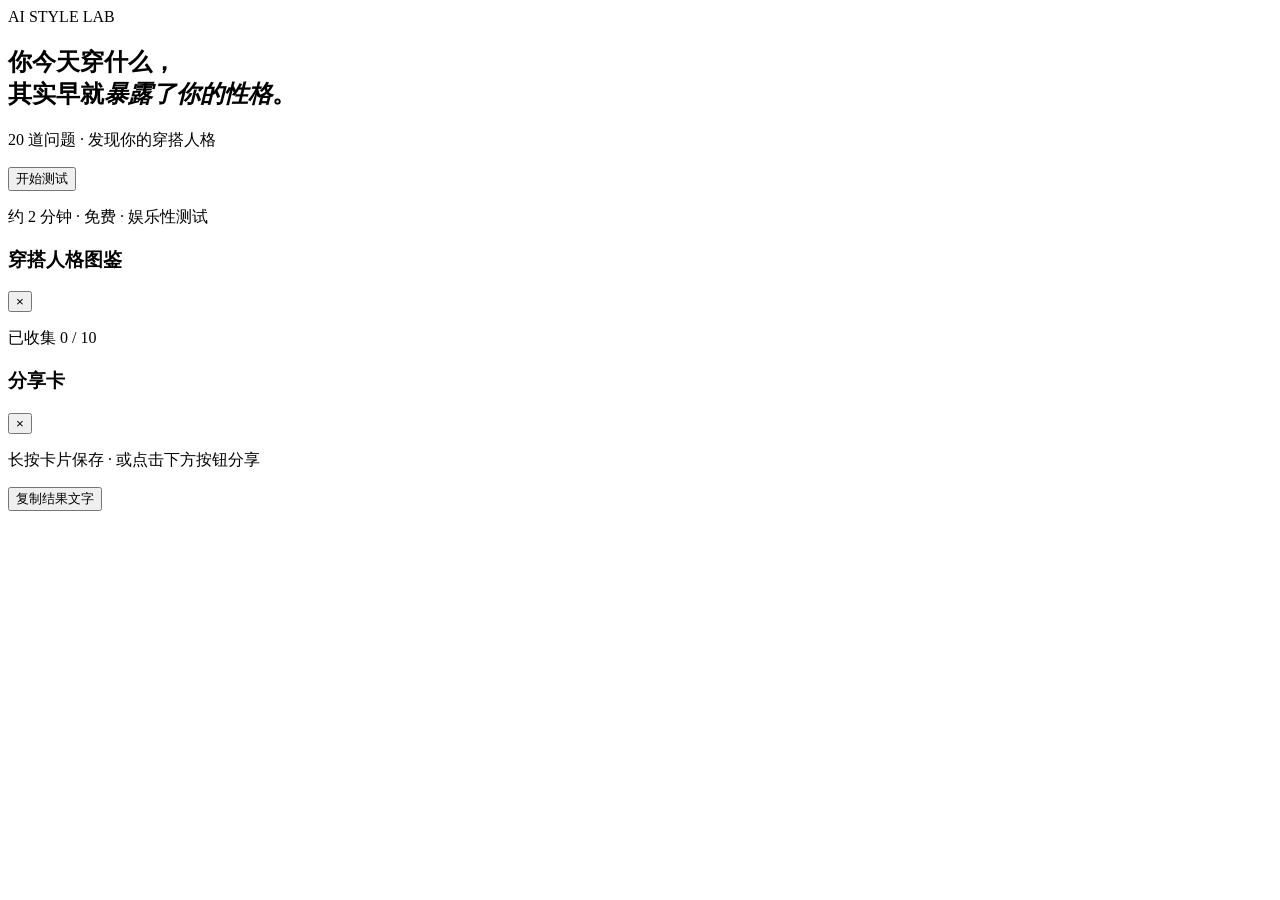
==== index.html @ 83f0fe20 "Rename deepseek_html_20261007_3c42d0.html to index.html" ====
<!DOCTYPE html>
<html lang="zh-CN">
<head>
<meta charset="UTF-8">
<meta name="viewport" content="width=device-width, initial-scale=1.0, viewport-fit=cover, maximum-scale=1.0, user-scalable=no">
<meta name="theme-color" content="#F8F6F2">
<title>AI STYLE LAB｜穿搭人格测试</title>
<link rel="stylesheet" href="css/style.css">
</head>
<body>

<div class="app">

  <!-- ============ 首页 ============ -->
  <section class="home" id="home">
    <div class="home-brand">
      <span class="brand-line"></span>
      <span class="brand-text">AI STYLE LAB</span>
    </div>

    <h1 class="home-title">
      你今天穿什么，<br>
      其实早就<em>暴露了你的性格</em>。
    </h1>

    <p class="home-sub">20 道问题 · 发现你的穿搭人格</p>

    <div class="home-visual" aria-hidden="true">
      <div class="gift-box">
        <div class="gift-lid">
          <span class="gift-ribbon"></span>
        </div>
        <div class="gift-body">
          <span class="gift-ribbon-v"></span>
        </div>
      </div>
      <div class="gift-shadow"></div>
    </div>

    <button class="btn-primary" id="startBtn">开始测试</button>
    <p class="home-note">约 2 分钟 · 免费 · 娱乐性测试</p>

    <div class="home-collection" id="homeCollection" style="display:none">
      <span class="collection-label">已收集人格</span>
      <span class="collection-count" id="collectionCount">0 / 10</span>
    </div>
  </section>

  <!-- ============ 测试页 ============ -->
  <section class="quiz" id="quiz" style="display:none">
    <div class="quiz-head">
      <button class="quiz-back" id="backBtn" aria-label="上一题">
        <svg width="18" height="18" viewBox="0 0 24 24" fill="none" stroke="currentColor" stroke-width="2" stroke-linecap="round" stroke-linejoin="round"><path d="M15 18l-6-6 6-6"/></svg>
      </button>
      <div class="quiz-label">
        <span class="quiz-label-main">YOUR STYLE DNA</span>
        <span class="quiz-label-num" id="quizNum">01 / 21</span>
      </div>
      <div class="quiz-spacer"></div>
    </div>

    <div class="ruler" id="ruler">
      <div class="ruler-track">
        <div class="ruler-fill" id="rulerFill"></div>
        <div class="ruler-knob" id="rulerKnob"></div>
      </div>
    </div>

    <div class="quiz-body" id="quizBody"></div>

    <div class="quiz-foot">
      <button class="btn-primary" id="nextBtn" disabled>下一题</button>
    </div>
  </section>

  <!-- ============ 盲盒 ============ -->
  <section class="blind" id="blind" style="display:none">
    <div class="blind-stage" id="blindStage"></div>
  </section>

  <!-- ============ 结果页 ============ -->
  <section class="result" id="result" style="display:none">
    <div id="resultMain"></div>
  </section>

</div>

<!-- 人格图鉴弹层 -->
<div class="modal" id="collectionModal">
  <div class="modal-bg" data-close></div>
  <div class="modal-panel">
    <div class="modal-head">
      <h3>穿搭人格图鉴</h3>
      <button class="modal-close" data-close>&times;</button>
    </div>
    <p class="modal-sub" id="collectionSub">已收集 0 / 10</p>
    <div class="collection-grid" id="collectionGrid"></div>
  </div>
</div>

<!-- 分享卡弹层 -->
<div class="modal" id="shareModal">
  <div class="modal-bg" data-close></div>
  <div class="modal-panel modal-panel-card">
    <div class="modal-head">
      <h3>分享卡</h3>
      <button class="modal-close" data-close>&times;</button>
    </div>
    <div id="shareCardWrap"></div>
    <p class="share-hint">长按卡片保存 · 或点击下方按钮分享</p>
    <div class="share-actions">
      <button class="btn-ghost" id="shareTextBtn">复制结果文字</button>
      <button class="btn-primary" id="shareNativeBtn" style="display:none">分享给朋友</button>
    </div>
  </div>
</div>

<div class="toast" id="toast"></div>

<!-- 脚本 -->
<script src="js/data.js"></script>
<script src="js/scoring.js"></script>
<script src="js/app.js"></script>
<script src="js/result.js"></script>
<script>window.__BOOT__ && window.__BOOT__();</script>

</body>
</html>
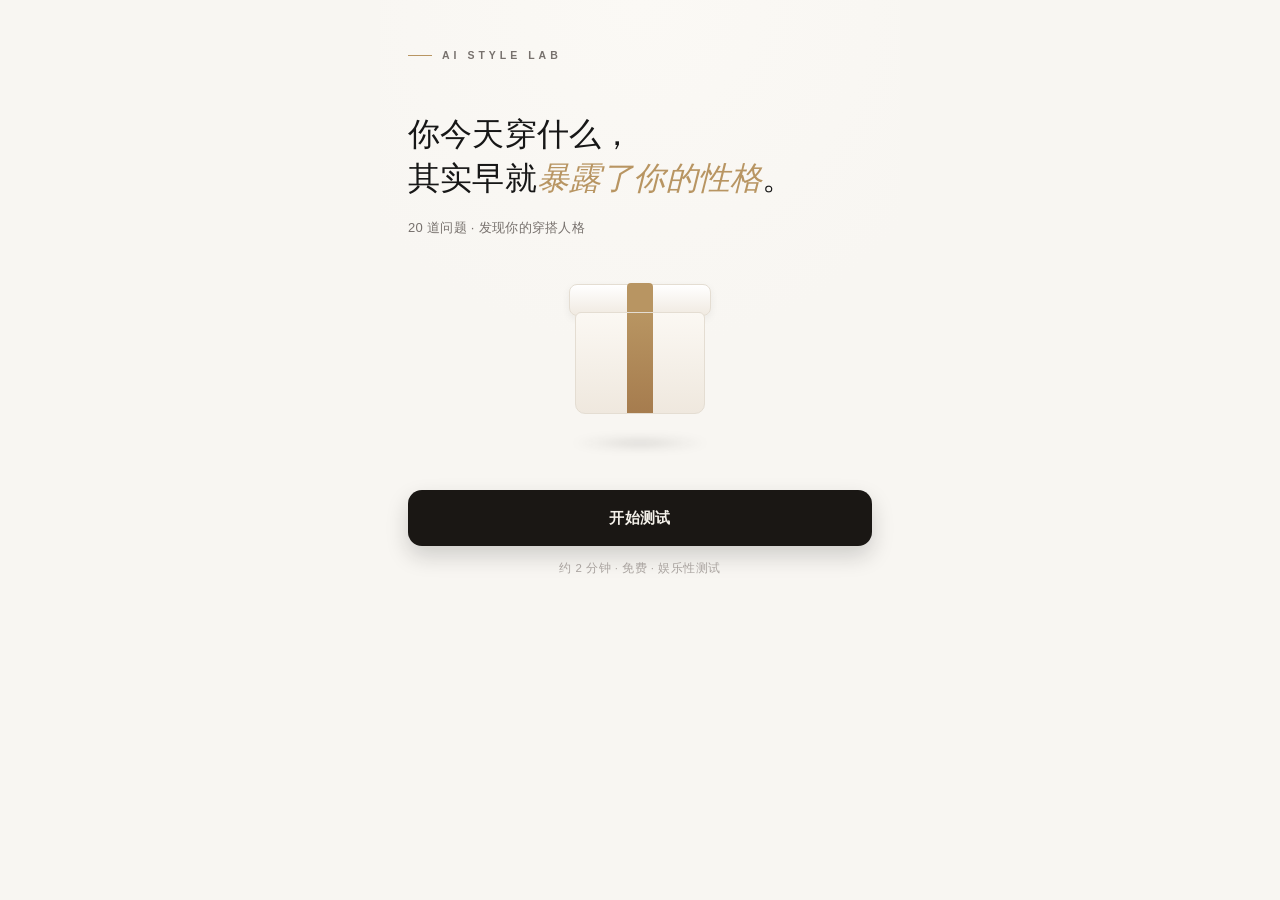
==== commit 824ef805: "Update index.html" ====
--- a/index.html
+++ b/index.html
@@ -106,11 +106,11 @@
       <h3>分享卡</h3>
       <button class="modal-close" data-close>&times;</button>
     </div>
-    <div id="shareCardWrap"></div>
-    <p class="share-hint">长按卡片保存 · 或点击下方按钮分享</p>
+    <div id="shareCardWrap" class="share-preview"></div>
+    <p class="share-hint">长按图片保存 · 或点击下方按钮分享</p>
     <div class="share-actions">
-      <button class="btn-ghost" id="shareTextBtn">复制结果文字</button>
-      <button class="btn-primary" id="shareNativeBtn" style="display:none">分享给朋友</button>
+      <button class="btn-ghost" id="shareSaveBtn">保存图片</button>
+      <button class="btn-primary" id="shareNativeBtn">分享给朋友</button>
     </div>
   </div>
 </div>
--- a/css/style.css
+++ b/css/style.css
@@ -0,0 +1,1403 @@
+/* ============================================================
+   AI STYLE LAB · Design System
+   ============================================================ */
+:root{
+  --bg:          #F8F6F2;
+  --card:        #FFFFFF;
+  --text:        #171717;
+  --text-2:      #77716D;
+  --text-3:      #A8A29E;
+  --line:        #ECE7E0;
+  --line-2:      #F2EEE8;
+  --accent:      #D8B6A0;
+  --pink:        #F4E4E2;
+  --gold:        #B89562;
+  --gold-2:      #D9C09A;
+  --dark:        #1A1714;
+  --dark-2:      #262019;
+
+  --radius-s: 10px;
+  --radius-m: 16px;
+  --radius-l: 22px;
+
+  --shadow-s: 0 1px 2px rgba(23,23,23,.04);
+  --shadow-m: 0 6px 22px rgba(23,23,23,.06);
+  --shadow-l: 0 14px 40px rgba(23,23,23,.10);
+
+  --font-body: -apple-system, BlinkMacSystemFont, "PingFang SC",
+               "Microsoft YaHei", "Helvetica Neue", sans-serif;
+  --font-display: "Songti SC", "STSong", "SimSun",
+                  Georgia, "Times New Roman", serif;
+}
+
+*{box-sizing:border-box;margin:0;padding:0;-webkit-tap-highlight-color:transparent}
+html,body{
+  background:var(--bg);color:var(--text);
+  font-family:var(--font-body);
+  -webkit-font-smoothing:antialiased;
+  -moz-osx-font-smoothing:grayscale;
+  line-height:1.5;
+  overflow-x:hidden;
+  min-height:100%;
+}
+body{min-height:100vh;min-height:100dvh}
+button{font:inherit;border:0;background:none;color:inherit;cursor:pointer;outline:none}
+input{font:inherit;outline:none;border:0;background:none;color:inherit}
+img{display:block;max-width:100%}
+ul,ol{list-style:none}
+
+.app{
+  width:100%;max-width:520px;
+  margin:0 auto;
+  min-height:100vh;min-height:100dvh;
+  background:var(--bg);
+  position:relative;
+}
+
+/* ============================================================
+   Common Button
+   ============================================================ */
+.btn-primary{
+  display:block;width:100%;
+  background:var(--dark);color:#F4F1EA;
+  padding:17px 20px;
+  border-radius:14px;
+  font-size:15px;font-weight:600;
+  letter-spacing:.3px;
+  box-shadow:0 10px 22px rgba(23,23,23,.18);
+  transition:transform .18s cubic-bezier(.2,.7,.3,1), box-shadow .2s;
+}
+.btn-primary:active{transform:scale(.98);box-shadow:0 4px 12px rgba(23,23,23,.18)}
+.btn-primary:disabled{
+  background:#E4DFD6;color:#A8A29E;
+  box-shadow:none;cursor:not-allowed;
+}
+.btn-ghost{
+  display:block;width:100%;
+  background:transparent;color:var(--text);
+  padding:15px 20px;
+  border:1px solid var(--line);
+  border-radius:14px;
+  font-size:14px;font-weight:500;
+  transition:border-color .2s, background .2s;
+}
+.btn-ghost:active{background:#F4F1EA}
+
+/* ============================================================
+   Home
+   ============================================================ */
+.home{
+  min-height:100vh;min-height:100dvh;
+  padding:48px 28px 40px;
+  display:flex;flex-direction:column;
+  position:relative;
+  background:radial-gradient(120% 70% at 50% 0%, #FBF9F5 0%, var(--bg) 55%);
+}
+.home-brand{
+  display:flex;align-items:center;gap:10px;
+  margin-bottom:48px;
+}
+.brand-line{
+  width:24px;height:1px;background:var(--gold);
+  display:inline-block;
+}
+.brand-text{
+  font-size:10.5px;letter-spacing:4px;
+  color:var(--text-2);font-weight:600;
+}
+.home-title{
+  font-family:var(--font-display);
+  font-size:32px;line-height:1.38;
+  font-weight:500;
+  letter-spacing:.2px;
+  color:var(--text);
+  margin-bottom:18px;
+}
+.home-title em{
+  font-style:italic;
+  color:var(--gold);
+  font-weight:400;
+}
+.home-sub{
+  font-size:13px;color:var(--text-2);
+  letter-spacing:.3px;margin-bottom:36px;
+}
+
+/* 礼盒视觉 */
+.home-visual{
+  flex:1;
+  display:flex;flex-direction:column;
+  align-items:center;justify-content:center;
+  padding:10px 0 32px;
+  position:relative;
+}
+.gift-box{
+  width:130px;height:130px;
+  position:relative;
+  perspective:600px;
+  animation:giftFloat 4.5s ease-in-out infinite;
+}
+@keyframes giftFloat{
+  0%,100%{transform:translateY(0) rotate(-1deg)}
+  50%{transform:translateY(-8px) rotate(1deg)}
+}
+.gift-lid{
+  position:absolute;top:0;left:-6px;right:-6px;
+  height:32px;
+  background:linear-gradient(180deg,#FFFFFF 0%,#F0EAE1 100%);
+  border:1px solid #E4DDD2;
+  border-radius:8px;
+  box-shadow:0 3px 8px rgba(23,23,23,.06);
+}
+.gift-ribbon{
+  position:absolute;top:-2px;left:50%;transform:translateX(-50%);
+  width:26px;height:36px;
+  background:var(--gold);
+  border-radius:4px;
+}
+.gift-body{
+  position:absolute;top:28px;left:0;right:0;bottom:0;
+  background:linear-gradient(180deg,#FBF8F3 0%,#EFE8DE 100%);
+  border:1px solid #E4DDD2;
+  border-radius:6px 6px 10px 10px;
+  overflow:hidden;
+}
+.gift-ribbon-v{
+  position:absolute;top:0;left:50%;transform:translateX(-50%);
+  width:26px;bottom:0;
+  background:linear-gradient(180deg,var(--gold) 0%,#A67C4E 100%);
+}
+.gift-shadow{
+  width:140px;height:14px;
+  background:radial-gradient(ellipse at center,rgba(23,23,23,.14) 0%,transparent 70%);
+  margin-top:22px;
+  filter:blur(4px);
+  animation:shadowPulse 4.5s ease-in-out infinite;
+}
+@keyframes shadowPulse{
+  0%,100%{transform:scaleX(1);opacity:.9}
+  50%{transform:scaleX(.86);opacity:.6}
+}
+
+.home .btn-primary{margin-top:8px}
+.home-note{
+  text-align:center;color:var(--text-3);
+  font-size:11.5px;margin-top:14px;
+  letter-spacing:.5px;
+}
+.home-collection{
+  margin-top:28px;
+  display:flex;align-items:center;justify-content:center;gap:10px;
+  padding-top:22px;
+  border-top:1px solid var(--line);
+  font-size:12px;color:var(--text-2);
+}
+.collection-count{
+  color:var(--gold);font-weight:700;
+  font-variant-numeric:tabular-nums;
+}
+
+/* ============================================================
+   Quiz
+   ============================================================ */
+.quiz{
+  min-height:100vh;min-height:100dvh;
+  padding:24px 22px 130px;
+  display:flex;flex-direction:column;
+}
+.quiz-head{
+  display:flex;align-items:center;justify-content:space-between;
+  margin-bottom:22px;
+}
+.quiz-back{
+  width:36px;height:36px;
+  display:grid;place-items:center;
+  color:var(--text-2);
+  border-radius:50%;
+  transition:background .2s;
+}
+.quiz-back:active{background:#EFE9E1}
+.quiz-back:disabled{opacity:.3;cursor:default}
+.quiz-back:disabled:active{background:transparent}
+.quiz-label{
+  display:flex;flex-direction:column;align-items:center;
+  gap:2px;
+}
+.quiz-label-main{
+  font-size:9.5px;letter-spacing:3px;
+  color:var(--gold);font-weight:700;
+}
+.quiz-label-num{
+  font-size:12px;color:var(--text-2);
+  font-variant-numeric:tabular-nums;
+  letter-spacing:.5px;
+}
+.quiz-spacer{width:36px}
+
+/* 尺子式进度条 */
+.ruler{
+  margin-bottom:38px;
+  padding:0 2px;
+}
+.ruler-track{
+  position:relative;
+  height:2px;
+  background:var(--line);
+  border-radius:2px;
+}
+.ruler-fill{
+  position:absolute;left:0;top:0;bottom:0;
+  background:var(--dark);
+  border-radius:2px;
+  width:0;
+  transition:width .55s cubic-bezier(.22,1,.36,1);
+}
+.ruler-knob{
+  position:absolute;top:50%;
+  width:10px;height:10px;
+  background:var(--dark);
+  border-radius:50%;
+  transform:translate(-50%,-50%);
+  left:0;
+  transition:left .55s cubic-bezier(.22,1,.36,1);
+  box-shadow:0 0 0 3px var(--bg);
+}
+
+/* 题目区 */
+.quiz-body{
+  flex:1;
+  animation:fadeUp .38s cubic-bezier(.2,.7,.3,1);
+}
+@keyframes fadeUp{
+  from{opacity:0;transform:translateY(14px)}
+  to{opacity:1;transform:translateY(0)}
+}
+.q-kicker{
+  display:inline-block;
+  font-size:10.5px;letter-spacing:2.5px;
+  color:var(--gold);font-weight:700;
+  margin-bottom:14px;
+}
+.q-title{
+  font-family:var(--font-display);
+  font-size:24px;line-height:1.45;
+  font-weight:500;
+  letter-spacing:.2px;
+  color:var(--text);
+  margin-bottom:10px;
+}
+.q-sub{
+  font-size:12.5px;color:var(--text-2);
+  line-height:1.7;
+  margin-bottom:26px;
+}
+.q-opts{display:flex;flex-direction:column;gap:11px}
+.opt{
+  width:100%;
+  padding:17px 18px;
+  background:var(--card);
+  border:1px solid var(--line);
+  border-radius:14px;
+  text-align:left;
+  font-size:14.5px;color:var(--text);
+  display:flex;align-items:center;gap:12px;
+  transition:all .18s cubic-bezier(.2,.7,.3,1);
+  position:relative;
+  line-height:1.5;
+}
+.opt:active{transform:scale(.99)}
+.opt-check{
+  width:20px;height:20px;border-radius:50%;
+  border:1px solid var(--line);
+  flex-shrink:0;
+  display:grid;place-items:center;
+  margin-left:auto;
+  color:transparent;
+  font-size:11px;
+  transition:all .18s;
+}
+.opt.selected{
+  background:var(--dark);
+  border-color:var(--dark);
+  color:#F4F1EA;
+  box-shadow:0 8px 20px rgba(23,23,23,.16);
+}
+.opt.selected .opt-check{
+  background:#F4F1EA;
+  border-color:#F4F1EA;
+  color:var(--dark);
+}
+
+/* 信息题输入 */
+.input-group{
+  display:flex;gap:12px;margin-bottom:14px;
+}
+.input-box{flex:1}
+.input-box label{
+  display:block;font-size:11.5px;
+  color:var(--text-2);margin-bottom:8px;
+  letter-spacing:.5px;
+}
+.input-box input{
+  width:100%;padding:15px 14px;
+  background:var(--card);
+  border:1px solid var(--line);
+  border-radius:12px;
+  font-size:16px;color:var(--text);
+  transition:border-color .18s, box-shadow .18s;
+}
+.input-box input:focus{
+  border-color:var(--gold);
+  box-shadow:0 0 0 3px rgba(216,182,160,.15);
+}
+.input-hint{
+  font-size:11px;color:var(--text-3);
+  line-height:1.7;margin-top:10px;
+}
+
+.quiz-foot{
+  position:fixed;left:0;right:0;bottom:0;
+  max-width:520px;margin:0 auto;
+  padding:16px 22px calc(16px + env(safe-area-inset-bottom));
+  background:linear-gradient(180deg,rgba(248,246,242,0) 0%,var(--bg) 40%);
+  z-index:20;
+}
+
+/* ============================================================
+   Blind Box
+   ============================================================ */
+.blind{
+  min-height:100vh;min-height:100dvh;
+  display:flex;align-items:center;justify-content:center;
+  padding:30px 24px;
+  background:radial-gradient(circle at 50% 40%,#FBF9F5 0%,var(--bg) 60%);
+  overflow:hidden;
+}
+.blind-stage{
+  width:100%;max-width:340px;
+  text-align:center;
+  position:relative;
+}
+.blind-line{
+  opacity:0;
+  transform:translateY(6px);
+  transition:opacity .4s ease, transform .4s ease;
+}
+.blind-line.show{opacity:1;transform:translateY(0)}
+
+.blind-kicker{
+  font-size:10.5px;letter-spacing:3px;
+  color:var(--gold);font-weight:700;
+  margin-bottom:14px;
+}
+.blind-title{
+  font-family:var(--font-display);
+  font-size:22px;font-weight:500;
+  color:var(--text);line-height:1.5;
+  margin-bottom:30px;
+}
+
+.mbti-flash{
+  display:flex;justify-content:center;gap:14px;
+  margin-bottom:32px;
+}
+.mbti-flash span{
+  font-family:var(--font-display);
+  font-size:44px;font-weight:500;
+  color:var(--line-2);
+  transition:color .25s ease, transform .25s ease;
+  display:inline-block;
+}
+.mbti-flash span.on{
+  color:var(--dark);
+  transform:scale(1.12);
+}
+
+.ratio-bar{
+  display:flex;flex-direction:column;gap:12px;
+  margin-bottom:34px;
+}
+.ratio-row{
+  display:flex;align-items:center;justify-content:space-between;
+  font-size:12px;color:var(--text-2);
+  letter-spacing:.5px;
+  padding-bottom:10px;
+  border-bottom:1px solid var(--line);
+}
+.ratio-row b{
+  color:var(--text);
+  font-family:var(--font-display);
+  font-size:16px;font-weight:600;
+  font-variant-numeric:tabular-nums;
+}
+
+.blind-count{
+  font-family:var(--font-display);
+  font-size:96px;font-weight:400;
+  color:var(--dark);line-height:1;
+  letter-spacing:-2px;
+  animation:countIn .42s cubic-bezier(.2,.7,.3,1);
+}
+@keyframes countIn{
+  from{opacity:0;transform:scale(.7)}
+  to{opacity:1;transform:scale(1)}
+}
+
+/* 揭晓 */
+.reveal{
+  animation:revealIn 1s cubic-bezier(.2,.7,.3,1) forwards;
+}
+@keyframes revealIn{
+  0%{opacity:0;transform:scale(.85);filter:blur(12px)}
+  60%{opacity:1;transform:scale(1.02);filter:blur(0)}
+  100%{opacity:1;transform:scale(1);filter:blur(0)}
+}
+.reveal-kicker{
+  font-size:10.5px;letter-spacing:3px;
+  color:var(--gold);font-weight:700;
+  margin-bottom:16px;
+  opacity:0;animation:fadeIn .5s .25s forwards;
+}
+.reveal-emoji{
+  font-size:80px;line-height:1;
+  margin-bottom:14px;
+  opacity:0;animation:fadeIn .6s .4s forwards;
+}
+.reveal-name{
+  font-family:var(--font-display);
+  font-size:40px;font-weight:500;
+  letter-spacing:2px;
+  margin-bottom:12px;
+  opacity:0;animation:fadeIn .6s .55s forwards;
+}
+.reveal-tag{
+  font-size:12px;color:var(--text-2);
+  letter-spacing:2px;
+  opacity:0;animation:fadeIn .6s .7s forwards;
+}
+@keyframes fadeIn{
+  from{opacity:0;transform:translateY(8px)}
+  to{opacity:1;transform:translateY(0)}
+}
+
+/* ============================================================
+   Result
+   ============================================================ */
+.result{padding:0 0 60px;display:block}
+
+.r-hero{
+  padding:44px 24px 36px;
+  text-align:center;
+  background:linear-gradient(180deg,#FBF9F5 0%,var(--bg) 100%);
+  position:relative;
+}
+.r-kicker{
+  font-size:10px;letter-spacing:3.5px;
+  color:var(--gold);font-weight:700;
+  margin-bottom:20px;
+}
+.r-emoji{
+  font-size:72px;line-height:1;
+  margin-bottom:14px;
+  display:inline-block;
+  animation:fadeIn .7s .1s both;
+}
+.r-name{
+  font-family:var(--font-display);
+  font-size:38px;font-weight:500;
+  letter-spacing:2px;
+  margin-bottom:8px;
+  animation:fadeIn .7s .2s both;
+}
+.r-keywords{
+  font-size:12.5px;color:var(--text-2);
+  letter-spacing:1.5px;
+  margin-bottom:20px;
+  animation:fadeIn .7s .3s both;
+}
+.r-rarity{
+  display:inline-flex;align-items:center;gap:6px;
+  padding:6px 14px;
+  background:var(--dark);color:#F4F1EA;
+  border-radius:20px;
+  font-size:10.5px;font-weight:700;
+  letter-spacing:2px;
+  margin-bottom:22px;
+  animation:fadeIn .7s .4s both;
+}
+.r-rarity .dot{
+  width:5px;height:5px;border-radius:50%;
+  background:var(--gold-2);
+}
+.r-quote{
+  font-family:var(--font-display);
+  font-size:14px;line-height:2;
+  color:var(--text-2);
+  max-width:300px;margin:0 auto;
+  animation:fadeIn .7s .5s both;
+  font-style:italic;
+}
+
+/* 卡片区 */
+.r-section{
+  padding:0 22px;
+  margin-top:14px;
+}
+.r-card{
+  background:var(--card);
+  border:1px solid var(--line-2);
+  border-radius:18px;
+  padding:22px;
+  margin-bottom:12px;
+  box-shadow:var(--shadow-s);
+}
+.r-card-title{
+  font-size:11px;letter-spacing:2.5px;
+  color:var(--gold);font-weight:700;
+  margin-bottom:18px;
+  display:flex;align-items:center;gap:8px;
+}
+.r-card-title::before{
+  content:"";width:14px;height:1px;
+  background:var(--gold);
+}
+.r-card-title .cn{
+  font-family:var(--font-display);
+  font-size:15px;color:var(--text);
+  letter-spacing:.5px;font-weight:500;
+  margin-left:2px;
+}
+
+/* 属性面板 */
+.attr-list{display:flex;flex-direction:column;gap:16px}
+.attr-row{
+  display:grid;
+  grid-template-columns:62px 1fr 38px;
+  gap:12px;align-items:center;
+  font-size:12.5px;
+}
+.attr-row .label{color:var(--text-2);letter-spacing:.5px}
+.attr-track{
+  height:5px;background:var(--line-2);
+  border-radius:20px;overflow:hidden;
+}
+.attr-fill{
+  display:block;height:100%;width:0;
+  background:linear-gradient(90deg,#C4A177,var(--gold));
+  border-radius:20px;
+  transition:width 1.2s cubic-bezier(.22,1,.36,1);
+}
+.attr-num{
+  font-family:var(--font-display);
+  font-size:15px;color:var(--text);
+  font-weight:500;text-align:right;
+  font-variant-numeric:tabular-nums;
+}
+
+/* TOP5 榜 */
+.rank-list{display:flex;flex-direction:column;gap:2px}
+.rank-row{
+  display:grid;
+  grid-template-columns:26px 26px 1fr auto;
+  gap:12px;align-items:center;
+  padding:13px 0;
+  border-bottom:1px solid var(--line-2);
+  font-size:13px;
+}
+.rank-row:last-child{border-bottom:0}
+.rank-no{
+  font-family:var(--font-display);
+  font-size:12px;color:var(--text-3);
+  font-weight:500;
+  font-variant-numeric:tabular-nums;
+  letter-spacing:.5px;
+}
+.rank-emoji{font-size:18px;line-height:1}
+.rank-name{
+  color:var(--text);
+  font-family:var(--font-display);
+  font-size:14.5px;letter-spacing:.5px;
+  overflow:hidden;text-overflow:ellipsis;white-space:nowrap;
+}
+.rank-score{
+  font-family:var(--font-display);
+  font-size:15px;color:var(--text);
+  font-weight:600;
+  font-variant-numeric:tabular-nums;
+}
+.rank-row.top .rank-no{color:var(--gold);font-weight:700}
+.rank-row.top .rank-name{font-weight:600}
+.rank-row.top .rank-score{color:var(--gold);font-size:17px}
+
+/* MBTI 卡 */
+.mbti-card{
+  background:var(--dark);color:#F4F1EA;
+  border-radius:18px;
+  padding:24px;
+  margin-bottom:12px;
+  position:relative;
+  overflow:hidden;
+}
+.mbti-card::after{
+  content:"";position:absolute;
+  right:-60px;top:-60px;
+  width:180px;height:180px;border-radius:50%;
+  background:radial-gradient(circle,rgba(184,149,98,.25) 0%,transparent 70%);
+  pointer-events:none;
+}
+.mbti-kicker{
+  font-size:10px;letter-spacing:3px;
+  color:var(--gold-2);font-weight:700;
+  margin-bottom:14px;
+  position:relative;z-index:1;
+}
+.mbti-code{
+  font-family:var(--font-display);
+  font-size:44px;font-weight:500;
+  letter-spacing:6px;
+  margin-bottom:8px;
+  position:relative;z-index:1;
+}
+.mbti-name{
+  font-size:13px;color:#D8D2C7;
+  margin-bottom:16px;
+  letter-spacing:.5px;
+  position:relative;z-index:1;
+}
+.mbti-keys{
+  display:flex;flex-wrap:wrap;gap:6px;
+  position:relative;z-index:1;
+}
+.mbti-key{
+  padding:4px 10px;
+  background:rgba(255,255,255,.08);
+  border:1px solid rgba(255,255,255,.12);
+  border-radius:14px;
+  font-size:11px;color:#E8E2D8;
+  letter-spacing:.5px;
+}
+.mbti-note{
+  margin-top:16px;padding-top:14px;
+  border-top:1px solid rgba(255,255,255,.1);
+  font-size:10.5px;color:#948F87;
+  line-height:1.7;
+  letter-spacing:.3px;
+  position:relative;z-index:1;
+}
+
+/* 隐藏人格 */
+.hidden-card{
+  background:linear-gradient(140deg,#2A241D 0%,#1A1612 100%);
+  color:#F4F1EA;border-radius:18px;
+  padding:24px;margin-bottom:12px;
+  position:relative;overflow:hidden;
+}
+.hidden-kicker{
+  font-size:10px;letter-spacing:3px;
+  color:var(--gold-2);font-weight:700;
+  margin-bottom:14px;
+}
+.hidden-head{
+  display:flex;align-items:center;gap:14px;
+  margin-bottom:14px;
+}
+.hidden-emoji{font-size:38px;line-height:1}
+.hidden-name{
+  font-family:var(--font-display);
+  font-size:24px;font-weight:500;
+  letter-spacing:1.5px;
+}
+.hidden-desc{
+  font-size:12.5px;line-height:1.9;
+  color:#D8D2C7;
+  margin-bottom:16px;
+}
+.hidden-split{
+  display:flex;flex-direction:column;gap:10px;
+  padding-top:14px;
+  border-top:1px solid rgba(255,255,255,.1);
+}
+.hidden-bar{
+  display:grid;
+  grid-template-columns:26px 1fr 42px;
+  gap:12px;align-items:center;
+  font-size:11.5px;color:#C7C1B6;
+}
+.hidden-bar .em{font-size:16px}
+.hidden-bar .track{
+  height:4px;background:rgba(255,255,255,.09);
+  border-radius:20px;overflow:hidden;
+}
+.hidden-bar .fill{
+  display:block;height:100%;
+  background:var(--gold-2);
+  border-radius:20px;
+  width:0;
+  transition:width 1s cubic-bezier(.22,1,.36,1);
+}
+.hidden-bar .pct{
+  text-align:right;font-family:var(--font-display);
+  font-size:13px;color:#F4F1EA;
+  font-weight:500;
+  font-variant-numeric:tabular-nums;
+}
+
+/* 衣柜诊断 */
+.wardrobe-list{display:flex;flex-direction:column;gap:13px;margin-bottom:22px}
+.wardrobe-row{
+  display:grid;
+  grid-template-columns:78px 1fr;
+  gap:14px;align-items:center;
+  font-size:12.5px;
+}
+.wardrobe-row .label{color:var(--text-2);letter-spacing:.3px}
+.wardrobe-bar{
+  height:6px;background:var(--line-2);
+  border-radius:20px;overflow:hidden;
+}
+.wardrobe-bar i{
+  display:block;height:100%;
+  background:var(--dark);
+  border-radius:20px;
+  width:0;
+  transition:width 1.2s cubic-bezier(.22,1,.36,1);
+}
+.wardrobe-alert{
+  display:flex;align-items:flex-start;gap:10px;
+  padding:16px;
+  background:var(--pink);
+  border-radius:14px;
+  margin-bottom:16px;
+}
+.wardrobe-alert-icon{
+  width:22px;height:22px;flex-shrink:0;
+  display:grid;place-items:center;
+  background:var(--gold);color:#fff;
+  border-radius:50%;
+  font-size:12px;font-weight:700;
+  margin-top:1px;
+}
+.wardrobe-alert-text{
+  font-size:13px;color:#5A4A3E;
+  line-height:1.7;
+}
+.wardrobe-alert-text b{
+  display:block;
+  font-family:var(--font-display);
+  font-size:15px;color:var(--text);
+  font-weight:600;
+  margin-bottom:4px;
+  letter-spacing:.3px;
+}
+.wardrobe-why{
+  font-size:12.5px;color:var(--text-2);
+  line-height:1.85;
+  padding-left:14px;
+  border-left:2px solid var(--line);
+}
+.wardrobe-why p + p{margin-top:10px}
+.wardrobe-why .hl{color:var(--text);font-weight:600}
+
+/* 穿搭公式 */
+.formula{
+  display:flex;flex-direction:column;
+  align-items:stretch;
+  gap:8px;
+}
+.formula-item{
+  padding:14px 16px;
+  background:#FBF9F5;
+  border-radius:12px;
+  font-family:var(--font-display);
+  font-size:15px;
+  letter-spacing:.5px;
+  color:var(--text);
+  text-align:center;
+  border:1px solid var(--line-2);
+}
+.formula-op{
+  text-align:center;
+  font-size:16px;
+  color:var(--gold);
+  font-family:var(--font-display);
+}
+.formula-result{
+  padding:16px;
+  background:var(--dark);
+  color:#F4F1EA;
+  border-radius:12px;
+  font-family:var(--font-display);
+  font-size:15px;letter-spacing:1px;
+  text-align:center;
+}
+
+/* 幸运穿搭 */
+.lucky{
+  display:grid;
+  grid-template-columns:1fr 1fr;
+  gap:12px;
+  margin-bottom:8px;
+}
+.lucky-cell{
+  padding:16px 14px;
+  background:#FBF9F5;
+  border-radius:14px;
+  border:1px solid var(--line-2);
+}
+.lucky-label{
+  font-size:10.5px;color:var(--text-3);
+  letter-spacing:1.5px;
+  margin-bottom:8px;
+}
+.lucky-value{
+  font-family:var(--font-display);
+  font-size:16px;color:var(--text);
+  font-weight:500;
+  letter-spacing:.5px;
+}
+
+/* 扭蛋机 */
+.gacha{
+  text-align:center;
+  padding:8px 0 4px;
+}
+.gacha-btn{
+  display:inline-flex;align-items:center;gap:10px;
+  padding:14px 28px;
+  background:var(--dark);color:#F4F1EA;
+  border-radius:14px;
+  font-size:14px;font-weight:600;
+  letter-spacing:.5px;
+  transition:transform .18s;
+}
+.gacha-btn:active{transform:scale(.96)}
+.gacha-result{
+  margin-top:18px;
+  padding:20px;
+  background:#FBF9F5;
+  border-radius:14px;
+  border:1px solid var(--line-2);
+  animation:fadeUp .4s ease;
+}
+.gacha-kicker{
+  font-size:10px;letter-spacing:2.5px;
+  color:var(--gold);font-weight:700;
+  margin-bottom:12px;
+}
+.gacha-name{
+  font-family:var(--font-display);
+  font-size:17px;color:var(--text);
+  font-weight:500;
+  margin-bottom:6px;
+}
+.gacha-price{
+  font-family:var(--font-display);
+  font-size:14px;color:var(--gold);
+  font-weight:600;
+  font-variant-numeric:tabular-nums;
+  margin-bottom:14px;
+}
+.gacha-buy{
+  display:inline-block;
+  padding:8px 18px;
+  background:var(--dark);color:#F4F1EA;
+  border-radius:10px;
+  font-size:12px;
+  text-decoration:none;
+}
+
+/* 段位 */
+.rank-badge{
+  display:flex;align-items:center;justify-content:space-between;
+  padding:22px;
+  background:linear-gradient(135deg,#FBF7EF 0%,#F4EBD9 100%);
+  border-radius:18px;
+  border:1px solid #EADFC7;
+}
+.rank-badge-l{
+  font-size:10.5px;letter-spacing:2.5px;
+  color:var(--gold);
+  font-weight:700;
+  margin-bottom:8px;
+}
+.rank-badge-v{
+  font-family:var(--font-display);
+  font-size:24px;
+  font-weight:500;
+  color:var(--dark);
+  letter-spacing:1px;
+}
+.rank-badge-r{
+  font-family:var(--font-display);
+  font-size:14px;
+  color:var(--gold);
+  font-weight:600;
+}
+
+/* 穿搭 CP */
+.cp-list{display:flex;flex-direction:column;gap:12px}
+.cp-row{
+  display:flex;align-items:center;gap:14px;
+  padding:14px 16px;
+  background:#FBF9F5;
+  border-radius:14px;
+  border:1px solid var(--line-2);
+}
+.cp-role{
+  font-size:10.5px;
+  color:var(--text-3);
+  letter-spacing:1.5px;
+  margin-bottom:4px;
+}
+.cp-persona{
+  font-family:var(--font-display);
+  font-size:15px;color:var(--text);
+  letter-spacing:.5px;
+}
+.cp-emoji{font-size:22px;line-height:1}
+
+/* 商品 */
+.product{
+  background:var(--card);
+  border:1px solid var(--line-2);
+  border-radius:18px;
+  overflow:hidden;
+  margin-bottom:12px;
+  box-shadow:var(--shadow-s);
+}
+.product-media{
+  height:190px;
+  background:linear-gradient(135deg,#F4F1EA 0%,#E8E3D9 100%);
+  position:relative;
+  display:flex;align-items:center;justify-content:center;
+  overflow:hidden;
+}
+.product-media img{
+  width:100%;height:100%;object-fit:cover;
+}
+.product-media .ph{
+  font-family:var(--font-display);
+  font-size:44px;
+  color:#C9C0AF;
+  letter-spacing:2px;
+}
+.product-index{
+  position:absolute;top:14px;left:16px;
+  font-family:var(--font-display);
+  font-size:11px;
+  color:#fff;
+  letter-spacing:2px;
+  background:rgba(0,0,0,.4);
+  backdrop-filter:blur(8px);
+  padding:4px 10px;
+  border-radius:20px;
+}
+.product-match{
+  position:absolute;top:14px;right:16px;
+  font-size:10.5px;
+  font-weight:700;
+  color:#fff;
+  background:rgba(184,149,98,.92);
+  padding:4px 10px;
+  border-radius:20px;
+  letter-spacing:.5px;
+}
+.product-body{padding:18px 18px 16px}
+.product-name{
+  font-family:var(--font-display);
+  font-size:17px;
+  font-weight:500;
+  letter-spacing:.3px;
+  margin-bottom:12px;
+  color:var(--text);
+}
+.product-reasons{
+  display:flex;flex-direction:column;gap:6px;
+  margin-bottom:16px;
+}
+.product-reason{
+  font-size:12px;color:var(--text-2);
+  line-height:1.6;
+  display:flex;align-items:flex-start;gap:8px;
+}
+.product-reason::before{
+  content:"";
+  width:4px;height:4px;
+  border-radius:50%;
+  background:var(--gold);
+  margin-top:7px;
+  flex-shrink:0;
+}
+.product-foot{
+  display:flex;align-items:center;justify-content:space-between;
+  padding-top:14px;
+  border-top:1px solid var(--line-2);
+}
+.product-price{
+  font-family:var(--font-display);
+  font-size:20px;
+  color:var(--text);
+  font-weight:600;
+  font-variant-numeric:tabular-nums;
+}
+.product-price small{
+  font-size:12px;
+  color:var(--text-2);
+  margin-right:2px;
+  font-weight:500;
+}
+.product-buy{
+  padding:9px 18px;
+  background:var(--dark);color:#F4F1EA;
+  border-radius:10px;
+  font-size:12.5px;
+  font-weight:500;
+  letter-spacing:.5px;
+  transition:transform .15s;
+}
+.product-buy:active{transform:scale(.95)}
+
+/* 分享卡 */
+.share-wrap{
+  padding:0 22px;
+  margin-top:22px;
+}
+.share-cta{
+  display:block;width:100%;
+  background:linear-gradient(135deg,#FBF7EF 0%,#F4EBD9 100%);
+  border:1px solid #EADFC7;
+  border-radius:18px;
+  padding:22px;
+  text-align:center;
+  transition:transform .15s;
+}
+.share-cta:active{transform:scale(.99)}
+.share-cta-kicker{
+  font-size:10.5px;letter-spacing:3px;
+  color:var(--gold);
+  font-weight:700;
+  margin-bottom:8px;
+}
+.share-cta-title{
+  font-family:var(--font-display);
+  font-size:18px;color:var(--dark);
+  letter-spacing:1px;
+  font-weight:500;
+}
+
+.result-foot{
+  padding:30px 22px 10px;
+  text-align:center;
+}
+.restart-btn{
+  display:block;width:100%;
+  padding:16px;
+  background:transparent;
+  border:1px solid var(--line);
+  border-radius:14px;
+  font-size:14px;color:var(--text-2);
+  transition:background .15s;
+}
+.restart-btn:active{background:#F4F1EA}
+.footnote{
+  margin-top:20px;
+  font-size:10.5px;
+  color:var(--text-3);
+  line-height:1.7;
+  letter-spacing:.3px;
+}
+
+/* 分享卡内容 */
+.share-card{
+  background:var(--card);
+  border-radius:18px;
+  overflow:hidden;
+  border:1px solid var(--line-2);
+}
+.share-inner{
+  padding:28px 24px;
+  background:linear-gradient(160deg,#FBF9F5 0%,#F4F1EA 100%);
+  text-align:center;
+  position:relative;
+}
+.share-inner::before,
+.share-inner::after{
+  content:"";position:absolute;
+  width:60px;height:1px;
+  background:var(--gold);
+  top:18px;
+}
+.share-inner::before{left:24px}
+.share-inner::after{right:24px}
+.share-brand{
+  font-size:9.5px;letter-spacing:3px;
+  color:var(--gold);
+  font-weight:700;
+  margin-bottom:22px;
+}
+.share-emoji{
+  font-size:60px;line-height:1;
+  margin-bottom:12px;
+}
+.share-name{
+  font-family:var(--font-display);
+  font-size:28px;
+  font-weight:500;
+  letter-spacing:3px;
+  color:var(--text);
+  margin-bottom:8px;
+}
+.share-mbti{
+  font-size:11.5px;color:var(--text-2);
+  letter-spacing:2px;
+  margin-bottom:24px;
+}
+.share-attrs{
+  display:flex;
+  justify-content:center;
+  gap:24px;
+  padding:16px 0 20px;
+  margin-bottom:14px;
+  border-top:1px solid var(--line-2);
+  border-bottom:1px solid var(--line-2);
+}
+.share-attr{display:flex;flex-direction:column;gap:4px}
+.share-attr b{
+  font-family:var(--font-display);
+  font-size:19px;
+  font-weight:600;
+  color:var(--text);
+  font-variant-numeric:tabular-nums;
+}
+.share-attr span{
+  font-size:9.5px;
+  color:var(--text-3);
+  letter-spacing:1.5px;
+}
+.share-hidden{
+  margin-top:16px;
+  padding-top:14px;
+  border-top:1px solid var(--line-2);
+}
+.share-hidden-label{
+  font-size:9.5px;
+  color:var(--text-3);
+  letter-spacing:2px;
+  margin-bottom:6px;
+}
+.share-hidden-name{
+  font-family:var(--font-display);
+  font-size:15px;
+  color:var(--text);
+  letter-spacing:1px;
+}
+.share-quote{
+  margin-top:16px;
+  font-family:var(--font-display);
+  font-style:italic;
+  font-size:12.5px;
+  color:var(--text-2);
+  line-height:1.9;
+}
+.share-tags{
+  margin-top:20px;
+  padding-top:14px;
+  border-top:1px solid var(--line-2);
+  font-size:10.5px;
+  color:var(--text-3);
+  letter-spacing:.5px;
+}
+.share-hint{
+  font-size:11px;
+  color:var(--text-3);
+  text-align:center;
+  margin:14px 0 14px;
+  letter-spacing:.5px;
+}
+.share-actions{display:flex;gap:10px;margin-top:6px}
+.share-actions button{flex:1}
+
+/* ============================================================
+   Modal
+   ============================================================ */
+.modal{
+  position:fixed;inset:0;
+  display:none;
+  z-index:200;
+}
+.modal.open{display:block}
+.modal-bg{
+  position:absolute;inset:0;
+  background:rgba(23,23,23,.5);
+  backdrop-filter:blur(4px);
+  animation:fadeIn .22s ease;
+}
+.modal-panel{
+  position:absolute;
+  left:50%;bottom:0;
+  transform:translateX(-50%);
+  width:100%;max-width:520px;
+  background:var(--bg);
+  border-radius:22px 22px 0 0;
+  padding:24px 22px calc(24px + env(safe-area-inset-bottom));
+  max-height:85vh;
+  overflow-y:auto;
+  animation:slideUp .32s cubic-bezier(.2,.7,.3,1);
+}
+@keyframes slideUp{
+  from{transform:translate(-50%,100%)}
+  to{transform:translate(-50%,0)}
+}
+.modal-head{
+  display:flex;align-items:center;justify-content:space-between;
+  margin-bottom:6px;
+}
+.modal-head h3{
+  font-family:var(--font-display);
+  font-size:19px;
+  font-weight:500;
+  letter-spacing:1px;
+}
+.modal-close{
+  width:32px;height:32px;
+  display:grid;place-items:center;
+  color:var(--text-2);
+  font-size:24px;font-weight:300;
+  border-radius:50%;
+}
+.modal-close:active{background:#EFE9E1}
+.modal-sub{
+  font-size:11.5px;color:var(--text-2);
+  letter-spacing:.5px;
+  margin-bottom:20px;
+}
+
+/* 图鉴网格 */
+.collection-grid{
+  display:grid;
+  grid-template-columns:repeat(2,1fr);
+  gap:10px;
+}
+.col-item{
+  padding:14px 12px;
+  background:var(--card);
+  border:1px solid var(--line-2);
+  border-radius:14px;
+  display:flex;align-items:center;gap:10px;
+  position:relative;
+}
+.col-item.locked{
+  background:#F2EEE8;
+  border-color:transparent;
+}
+.col-item .em{font-size:24px;line-height:1}
+.col-item .nm{
+  font-family:var(--font-display);
+  font-size:13.5px;
+  color:var(--text);
+  letter-spacing:.5px;
+}
+.col-item.locked .nm{
+  color:var(--text-3);
+}
+.col-item .check{
+  position:absolute;
+  top:8px;right:8px;
+  width:14px;height:14px;
+  border-radius:50%;
+  background:var(--gold);color:#fff;
+  display:grid;place-items:center;
+  font-size:9px;
+}
+.col-item.locked .em{
+  filter:grayscale(1) opacity(.4);
+}
+
+/* ============================================================
+   Toast
+   ============================================================ */
+.toast{
+  position:fixed;left:50%;bottom:40px;
+  transform:translateX(-50%) translateY(8px);
+  background:rgba(23,23,23,.92);
+  color:#F4F1EA;
+  padding:11px 20px;
+  border-radius:22px;
+  font-size:12.5px;
+  letter-spacing:.3px;
+  opacity:0;pointer-events:none;
+  transition:all .25s;
+  z-index:9999;
+  white-space:nowrap;
+  max-width:90vw;
+  overflow:hidden;text-overflow:ellipsis;
+}
+.toast.show{opacity:1;transform:translateX(-50%) translateY(0)}
+
+/* ============================================================
+   Responsive
+   ============================================================ */
+@media(max-width:400px){
+  .home{padding:40px 24px 32px}
+  .home-title{font-size:28px}
+  .q-title{font-size:22px}
+  .r-emoji{font-size:64px}
+  .r-name{font-size:32px}
+  .blind-count{font-size:80px}
+  .mbti-flash span{font-size:38px;gap:10px}
+  .reveal-emoji{font-size:70px}
+  .reveal-name{font-size:34px}
+  .share-name{font-size:24px}
+  .share-emoji{font-size:52px}
+  .share-attrs{gap:16px}
+  .share-attr b{font-size:17px}
+  .collection-grid{grid-template-columns:1fr 1fr}
+}
+@media(max-width:360px){
+  .collection-grid{grid-template-columns:1fr}
+}
+
+/* ============================================================
+   Reduced motion
+   ============================================================ */
+@media (prefers-reduced-motion: reduce){
+  *,*::before,*::after{
+    animation-duration:.01ms !important;
+    transition-duration:.01ms !important;
+  }
+}
+
+/* ============================================================
+   分享卡图片预览
+   ============================================================ */
+.share-preview{
+  min-height:220px;
+  display:flex;align-items:center;justify-content:center;
+  margin-bottom:14px;
+  padding:4px;
+}
+.share-preview .share-image{
+  width:100%;
+  height:auto;
+  border-radius:14px;
+  box-shadow:0 8px 30px rgba(23,23,23,.14);
+  display:block;
+  user-select:none;
+  -webkit-user-select:none;
+  -webkit-touch-callout:default;
+}
+.share-loading{
+  display:flex;align-items:center;justify-content:center;
+  gap:10px;
+  color:#A8A29E;
+  font-size:13px;
+  padding:60px 20px;
+}
+.spinner{
+  width:16px;height:16px;
+  border:2px solid #ECE7E0;
+  border-top-color:#B89562;
+  border-radius:50%;
+  animation:spin .8s linear infinite;
+}
+@keyframes spin{to{transform:rotate(360deg)}}
